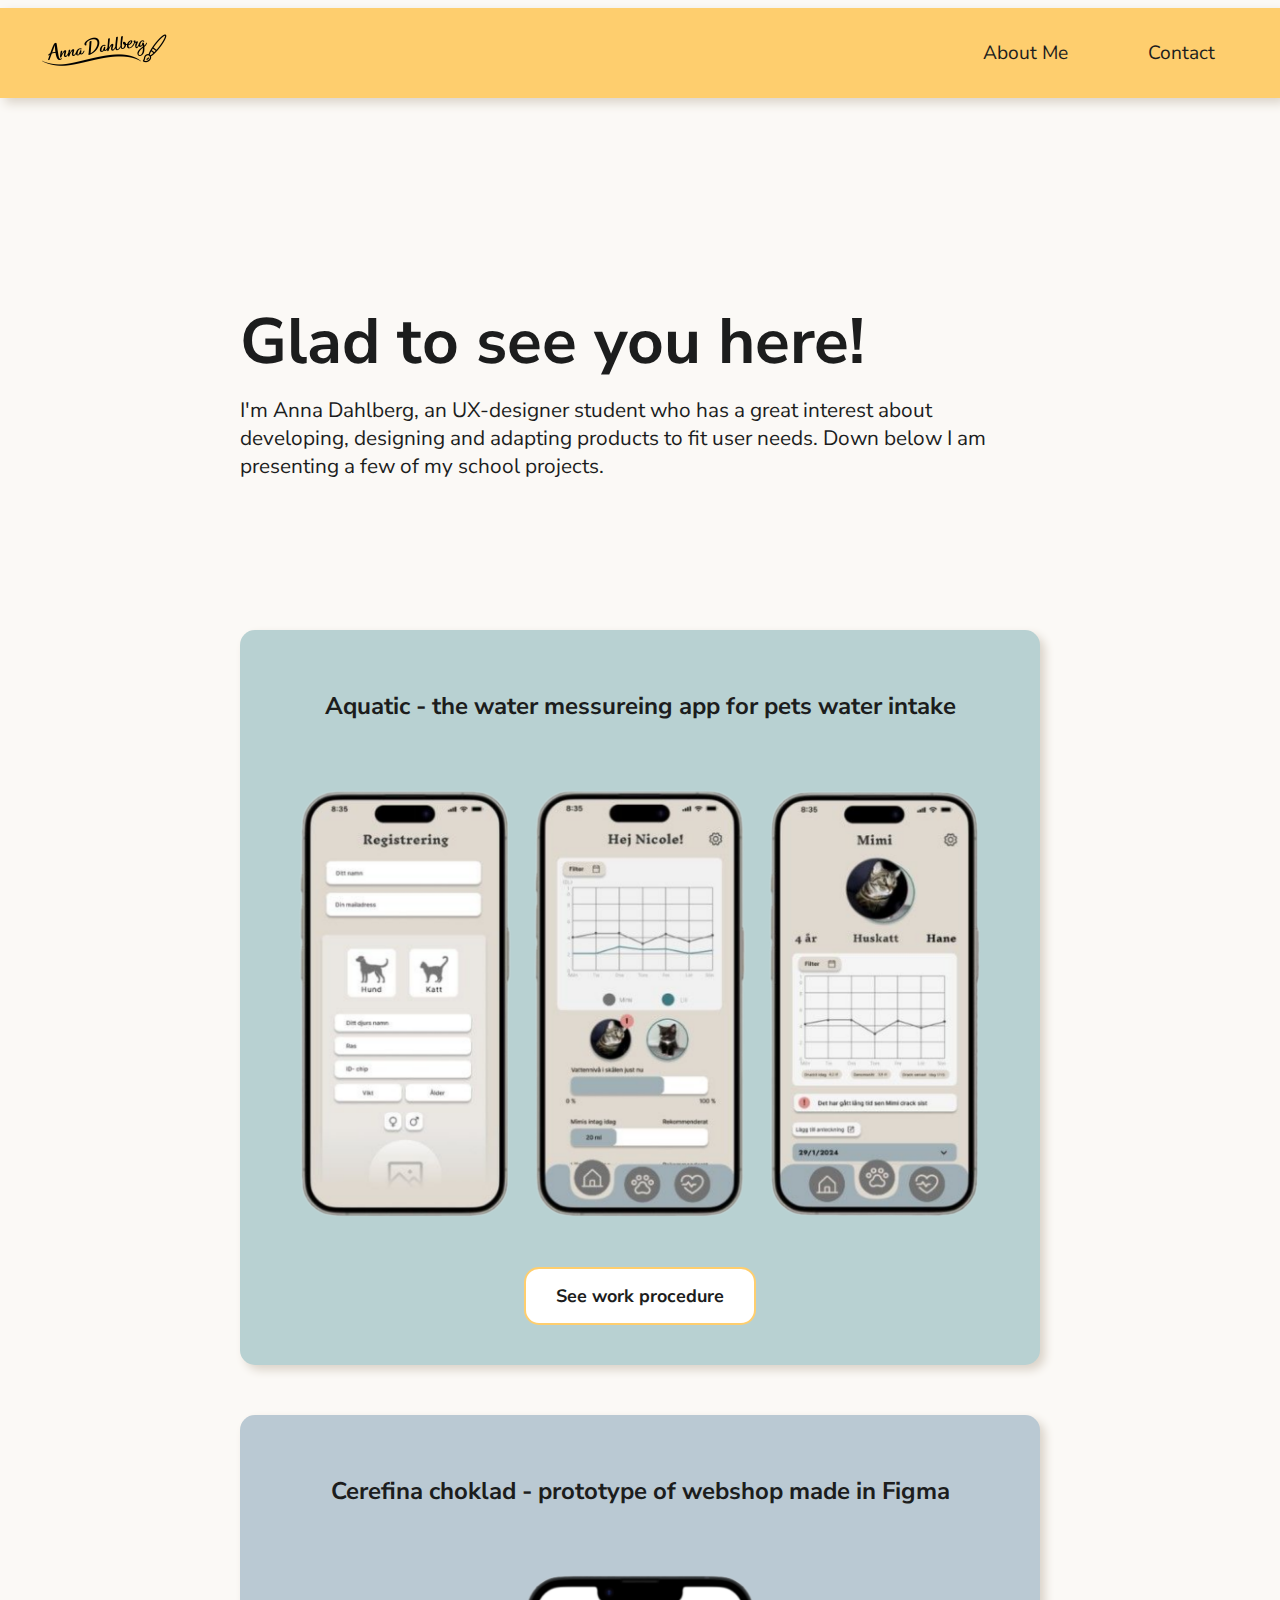
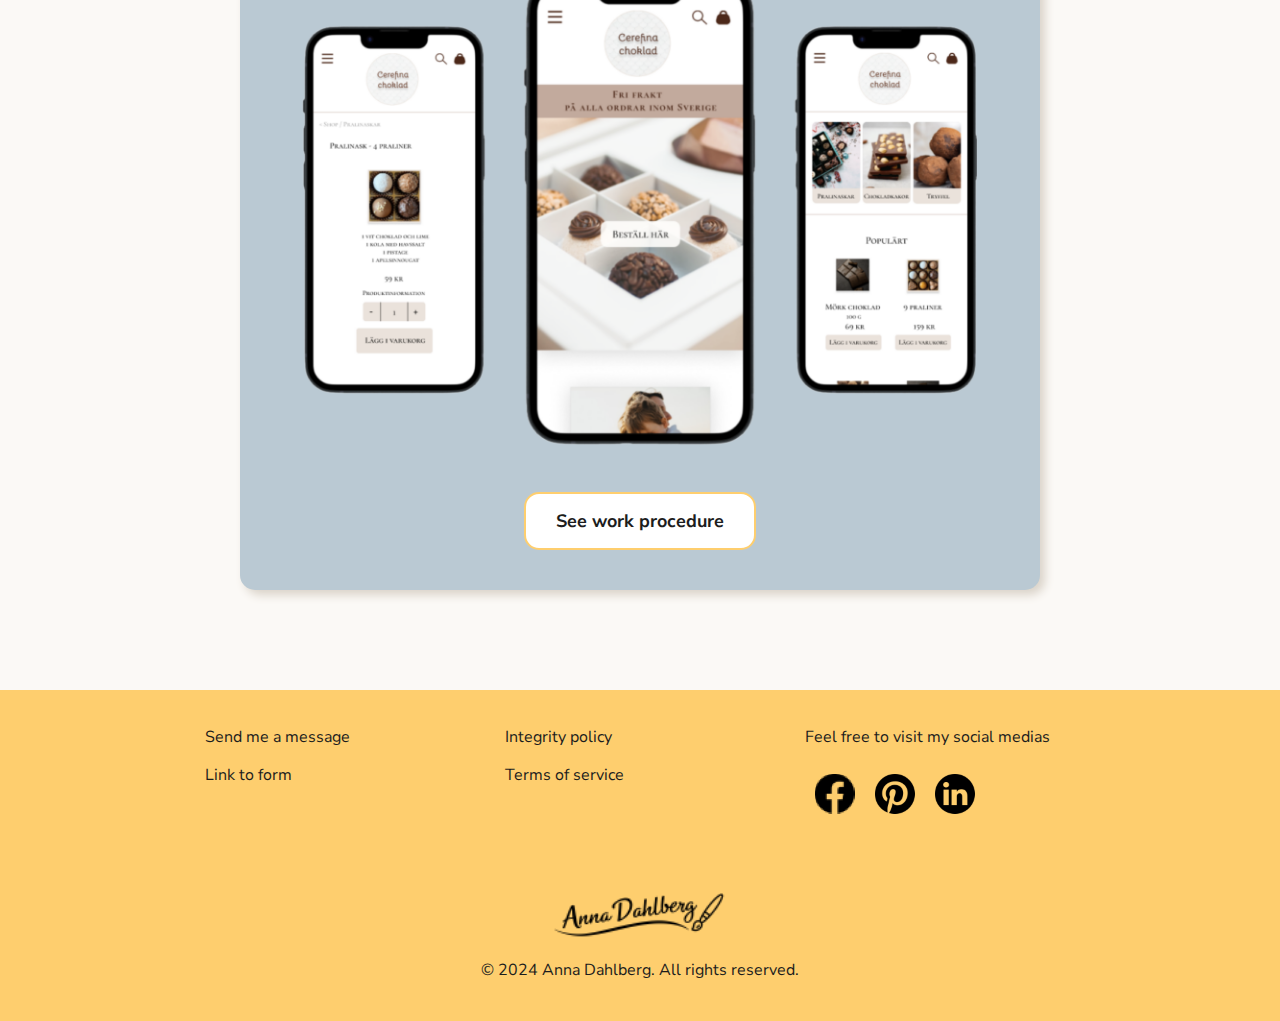
==== index.html @ a461c129 "initial commit" ====
<!DOCTYPE html>
<html lang="en">

<head>
    <meta charset="UTF-8">
    <meta name="viewport" content="width=device-width, initial-scale=1.0">
    <link rel="stylesheet" href="/CSS/style.css">
    <title>Portfolio - Anna Dahlberg</title>
    <link rel="icon" href="img/icon brusch.jpg" type="image/x-icon">

</head>

<body>
    <header>
    
        <nav class="navigering">
            <a href="index.html" class="logo"><img src="img/logotyp.png" alt="Logotype for Anna Dahlberg"></a>
            <!-- Checkbox för att hantera hamburgermenyn -->
            <input type="checkbox" id="menu-toggle" class="menu-toggle">
            <!-- Label som fungerar som hamburgermeny -->
            <label for="menu-toggle" class="hamburger"><img src="img/hamburger.png" alt="A hamburgericon"></label>
            
            <!-- Menyn -->
            <div class="menu">
                <a href="aboutme.html">About Me</a>
                <a href="contact.html">Contact</a>
            </div>
        </nav>

       <!-- 
        <nav class="navigation">
            
            <div class="logo">
                <a href="index.html">
                    <img src="img/logotyp.png" alt="Logotype for Anna Dahlberg" ></a>
            </div>

            <input type="checkbox" id="menu-toggle" class="menu-toggle">
        <label for="menu-toggle" class="menu-icon">
            <span></span>
            <span></span>
            <span></span>
        </label>

            <ul class="navLinks">
                <li><a href="aboutme.html">About me</a></li>
                <li><a href="contact.html">Contact</a></li>
            </ul>
        </nav>
    -->
    </header>

    <div>
        <h1 id="intro">Glad to see you here!</h1>
    </div>
    <div>
        <p id="introtext">I'm Anna Dahlberg, an UX-designer student who has a great interest about developing, designing and adapting products to fit user needs. Down below I am presenting a few of my school projects.</p>
    </div>


    <div class="projectBlock">
        <div class="project1">
            <div>
                <div><h2 class="h2project">Aquatic - the water messureing app for pets water intake</h2>
                    <img src="/img/project1.png" alt="Three screenshots from the Aquatic app showing statistics and information about the pets of the user." class="bilderprojekt"></div>
                <div>
                    <button class="button1" a href="myprojects.html">See work procedure</a>
                    </div>
                </div>
            </div>
    </div>

    <div class="projectBlock">
        <div class="project2">
            <div>
                <div>
                    <h2 class="h2project">Cerefina choklad - prototype of webshop made in Figma</h2>
                    <img src="/img/project2.png" alt="Three screenshots from the webbsite of Cerefina choklad showing different sites from the webshop." class="bilderprojekt"></td>
                <div>
                    
                    <button class="button1" a href="myprojects.html">See work procedure</button></a>
                </div>
            </div>
        </div>
    </div>
    </div>

</body>
<footer class="footer">

    <table class="footertable">
        <tr>
            <td class="cell">
                <p>Send me a message</p>
                <p>Link to form</p>
            </td>
            <td class="cell">
                <p>Integrity policy</p>
                <p>Terms of service</p>
            </td>
            <td class="cell">
                <p>Feel free to visit my social medias</p>
                <div class="socialmediaicons">
                    <a href="https://facebook.com" target="_blank"><img src="img/facebookicon.png" alt="Logotyp Facebook">
                    </a>
                    <a href="https://www.pinterest.com/" target="_blank"><img src="img/pinteresticon.png" alt="Logotyp Pinterest">
                    </a>
                    <a href="https://www.linkedin.com/" target="_blank"><img src="img/linkedinicon.png" alt="Logotyp Linkedin">
                    </a>
                </div>
            </td>
        </tr> 
    </table>
        <a href="/index.html"><img src="img/logotyp.png" alt="Logotyp Anna Dahlberg" id="Logotypefooter"></a>
        <p id="textfooter"> &copy; 2024 Anna Dahlberg. All rights reserved.</p>
       
   
</footer>




</html>
---- CSS/style.css ----
@charset "utf-8";

@import url('https://fonts.googleapis.com/css2?family=Nunito+Sans:ital,opsz,wght@0,6..12,200..1000;1,6..12,200..1000&display=swap');

html {
  font-family: 'Nunito sans', sans-serif;
  color: #1c1d1d;
  height: 100%;
  font-size: 16px;
}

body {
  height: 100%;
  margin-left: auto;
  margin-right: auto;
  margin-bottom: 0;
  background-color: #fbf9f6;

}

table {
  width: 100%;
  margin-bottom: 50px;
  border-collapse: collapse;
}

h1 {
  font-size: 2rem;
  margin-bottom: 30px;
  margin-right: auto;
  margin-left: auto;

}

h2 {
  font-size: x-large;
  margin-bottom: 30px;
}

p {
  font-size: 16px;
  margin-left: auto;
  margin-right: auto;

}




/*Textinnehåll på alla sidor*/
#intro {
  margin-top: 200px;
  margin-left: auto;
  margin-right: auto;
  margin-bottom: 10px;
  display: block;
  font-size: 4rem;
  width: 800px;
  position: left;
}

#introtext {
  margin-top: 10px;
  margin-left: auto;
  margin-right: auto;
  margin-bottom: 150px;
  display: block;
  font-size: 1.3rem;
  width: 800px;
  position: left;

}

.projectBlock {
  display: flex;
  flex-direction: row;
  max-width: 800px;
  margin-left: auto;
  margin-right: auto;
  
}

* {
  box-sizing: border-box;
}


td {
  max-width: 100%;
  text-align: left;
  padding: 20px;
  font-size: 1rem;
  margin-left: auto;
  margin-right: auto;
}

.h2project {
  text-align: center;
  margin-bottom: 50px;
}

.project1 {
  background-color: #b8d1d2;
  border-radius: 15px;
  display: flex;
  flex-direction: column;
  align-items: center;
  padding: 40px;
  margin-bottom: 50px;
  text-align: center;
  box-shadow: 5px 5px 10px rgba(218, 211, 201);
}

.project2 {
  background-color: #bac9d3;
  border-radius: 15px;
  display: flex;
  flex-direction: column;
  padding: 40px;
  align-items: center;
  text-align: center;
  box-shadow: 5px 5px 10px rgba(218, 211, 201);
}

.bilderprojekt {
  display: flex;
  max-width: 100%;
  padding-bottom: 30px;
}

.button1 {
  font-family: 'Nunito sans', sans-serif;
  font-weight: bold;
  font-size: large;
  background-color: white;
  color: #1c1d1d;
  border: 2px solid #fece6e;
  border-radius: 15px;
  white-space: nowrap;
  padding: 15px 30px;
  transition-duration: 0.5s ease-in-out;

}

.button1:hover {
  background-color: #fece6e;
  color: #1c1d1d;
}

footer {
  background-color: #fece6e;
  padding-top: 5px;
  margin-top: 100px;
}

.footertable {
  max-width: 900px;
  border-collapse: collapse;
  margin-left: auto;
  margin-right: auto;
  vertical-align: top;
  margin-bottom: 0%;
  width: 100%;
  table-layout: fixed;
}

.cell {
  padding: 15px;
  vertical-align: top;
  text-align: left;


}


.socialmediaicons {
  display: flex;
  gap: 20px;
  padding: 10px;
  
}

.socialmediaicons a {
  display: inline-block;

}

.socialmediaicons img {
  width: 40px;
  height: 40px;  
}

.socialmediaicons img:hover {
  transform: scale(1.1);
}

#Logotypefooter {
  display: flex;
  width: 190px;
  margin-left: auto;
  margin-right: auto;
  padding-top: 40px;
}

#textfooter{
  text-align: center;
  padding-bottom: 40px;
}

/*Sidan för formulär. */
.form {
  display: flex;
  padding-left: 100px;
  padding-right: 100px;
  border-radius: 15px;
  max-width: 800px;
  width: 100%;
  margin-left: auto;
  margin-right: auto;
}

.textfield {
  display: flex;
  gap: 20px;
  margin-bottom: 20px;
}

.mailfield {
  display: flex;
  gap: 20px;
  margin-bottom: 20px;
}


.field textarea {
  width: 100%;
  margin-left: auto;
  margin-right: auto;
  padding: 12px;
  border: 1px solid black;
  border-radius: 4px;
  font-size: 1rem;
}

textarea {
  resize: vertical;
}

/*Informationssida om mig. */
.block {
  display: block;
  max-width: 800px;
  margin-left: auto;
  margin-right: auto;

}

#imganna {
  margin-top: 10px;
  margin-bottom: 100px;
  margin-left: auto;
  margin-right: auto;
  display: flex;
  border-radius: 15px;
  width: 300px;
}

.timeline {
  position: relative;
  max-width: 1200px;
  margin: 0 auto;
}

.timeline::after {
  content: '';
  position: absolute;
  width: 6px;
  background-color: white;
  top: 0;
  bottom: 0;
  left: 50%;
  margin-left: -3px;
}



.container {
  padding: 10px 40px;
  position: relative;
  background-color: inherit;
  width: 50%;
}

.container::after {
  content: '';
  position: absolute;
  width: 25px;
  height: 25px;
  right: -17px;
  background-color: white;
  border: 4px solid #fece6e;
  top: 15px;
  border-radius: 50%;
  z-index: 1;
}

.left {
  left: 0;
}

.right {
  left: 50%;
}

.left::before {
  content: " ";
  height: 0;
  position: absolute;
  top: 22px;
  width: 0;
  z-index: 1;
  right: 30px;
  border: medium solid white;
  border-width: 10px 0 10px 10px;
  border-color: transparent transparent transparent white;
}

.right::before {
  content: " ";
  height: 0;
  position: absolute;
  top: 22px;
  width: 0;
  z-index: 1;
  left: 30px;
  border: medium solid white;
  border-width: 10px 10px 10px 0;
  border-color: transparent white transparent transparent;
}

.right::after {
  left: -16px;
}

.content {
  padding: 20px 30px;
  background-color: white;
  position: relative;
  border-radius: 6px;
}

















































 
.navigering {
  display: flex;
  justify-content: space-between;
  align-items: center;
  padding: 10px 20px;
  background-color: #fece6e;
  color: #1c1d1d;
  box-shadow: 5px 5px 10px rgba(218, 211, 201);
}

.navigering a {
  color: #1c1d1d;
  text-decoration: none;
  padding: 10px 15px;
  font-size: 1.2rem;
  margin-right: 30px;
}

.navigering a:hover {
    background-color: #ffde9b;
    border-radius: 7px;
  font-weight: 700;
}

/* Logotyp på vänster sida */
.logo {
  font-weight: bold;
  font-size: 20px;
}

/* Menyn på stora skärmar */
.menu {
  display: flex;
  
}

.menu a {
  margin-left: 20px;
}



/* Hamburgermenyn (gömd på stora skärmar) */
.hamburger {
  display: none;
  font-size: 30px;
  cursor: pointer;
}

/* Göm checkboxen (den används bara för att hantera menyn) */
.menu-toggle {
  display: none;
}







@media (max-width: 768px) {

  header {
    align-items: center;
    justify-content: center;
    padding-bottom: 20px;
  }


  h1 {
    font-size: 2rem;
    margin-bottom: 30px;
    margin-right: auto;
    margin-left: auto;
    padding-left: 10px;
    padding-right: 10px;
  }

  #intro {
    margin-top: 40px;
    font-size: 1.7rem;
    display: flex;
  }


  .h2project{
    font-size: 1.1rem;
  }

  #introtext {
    margin-bottom: 70px;
    font-size: 1.1rem;
    position: left;
    padding-left: 10px;
    padding-right: 10px;
    display: flex;
    width: auto;
  }

p{
  margin-left: 10px;
  margin-right: 10px;
}

  .projectBlock {

    margin-left: 10px;
    margin-right: 10px;

  }

  .button1 {
    font-family: 'Nunito sans', sans-serif;
    font-weight: 650;
    font-size: medium;
    background-color: white;
    color: #1c1d1d;
    border: 2px solid #fece6e;
    border-radius: 15px;
    white-space: nowrap;
    padding: 15px 30px;
    transition-duration: 0.5s ease-in-out;
margin-top: 30px;
  }

  .project1 {
   padding: 20px;
  }
  
  .project2 {
    padding: 20px;
  }

 /* Place the timelime to the left */
 .timeline::after {
  left: 31px;
}

/* Full-width containers */
.container {
  width: 100%;
  padding-left: 70px;
  padding-right: 25px;
}

/* Make sure that all arrows are pointing leftwards */
.container::before {
  left: 60px;
  border: medium solid white;
  border-width: 10px 10px 10px 0;
  border-color: transparent white transparent transparent;
}

/* Make sure all circles are at the same spot */
.left::after, .right::after {
  left: 15px;
}

/* Make all right containers behave like the left ones */
.right {
  left: 0%;
}


  /* Menyn (länkar) är gömd som standard */
  .menu {
      display: none;
      flex-direction: column;
      background-color: white;
      position: absolute;
      top: 50px;
      right: 0;
      width: 100%;
      z-index: 1;
      margin-top: 40px;
      box-shadow: 5px 5px 10px rgba(218, 211, 201);
  }

  /* När checkboxen är markerad, visa menyn */
  .menu-toggle:checked + .hamburger + .menu {
      display: flex;
  }

  /* Länkarna i menyn på små skärmar */
  .menu a {
      padding: 15px;
      text-align: center;
      border-bottom: 1px solid #444;
      height: 60px;
  }

  .form {
    padding-left: 20px;
    padding-right: 20px;
  }
 

  /* Hamburgermeny syns på små skärmar */
  .hamburger {
      display: block;
  }
  


  .footertable {
    display: flex;
    flex-direction: column; /* Stapla innehållet vertikalt lägg till kunna hovra och få fram pekande hand*/
    align-items: center;
    
  }

  .cell{
    display: block; /* Varje cell blir en rad */
        width: 100%; /* Full bredd för varje cell */
        padding: 10px;
        text-align: center; 
        cursor: pointer;
        
  }

  .socialmediaicons{
    display: flex;
   justify-content: center;
  }



}
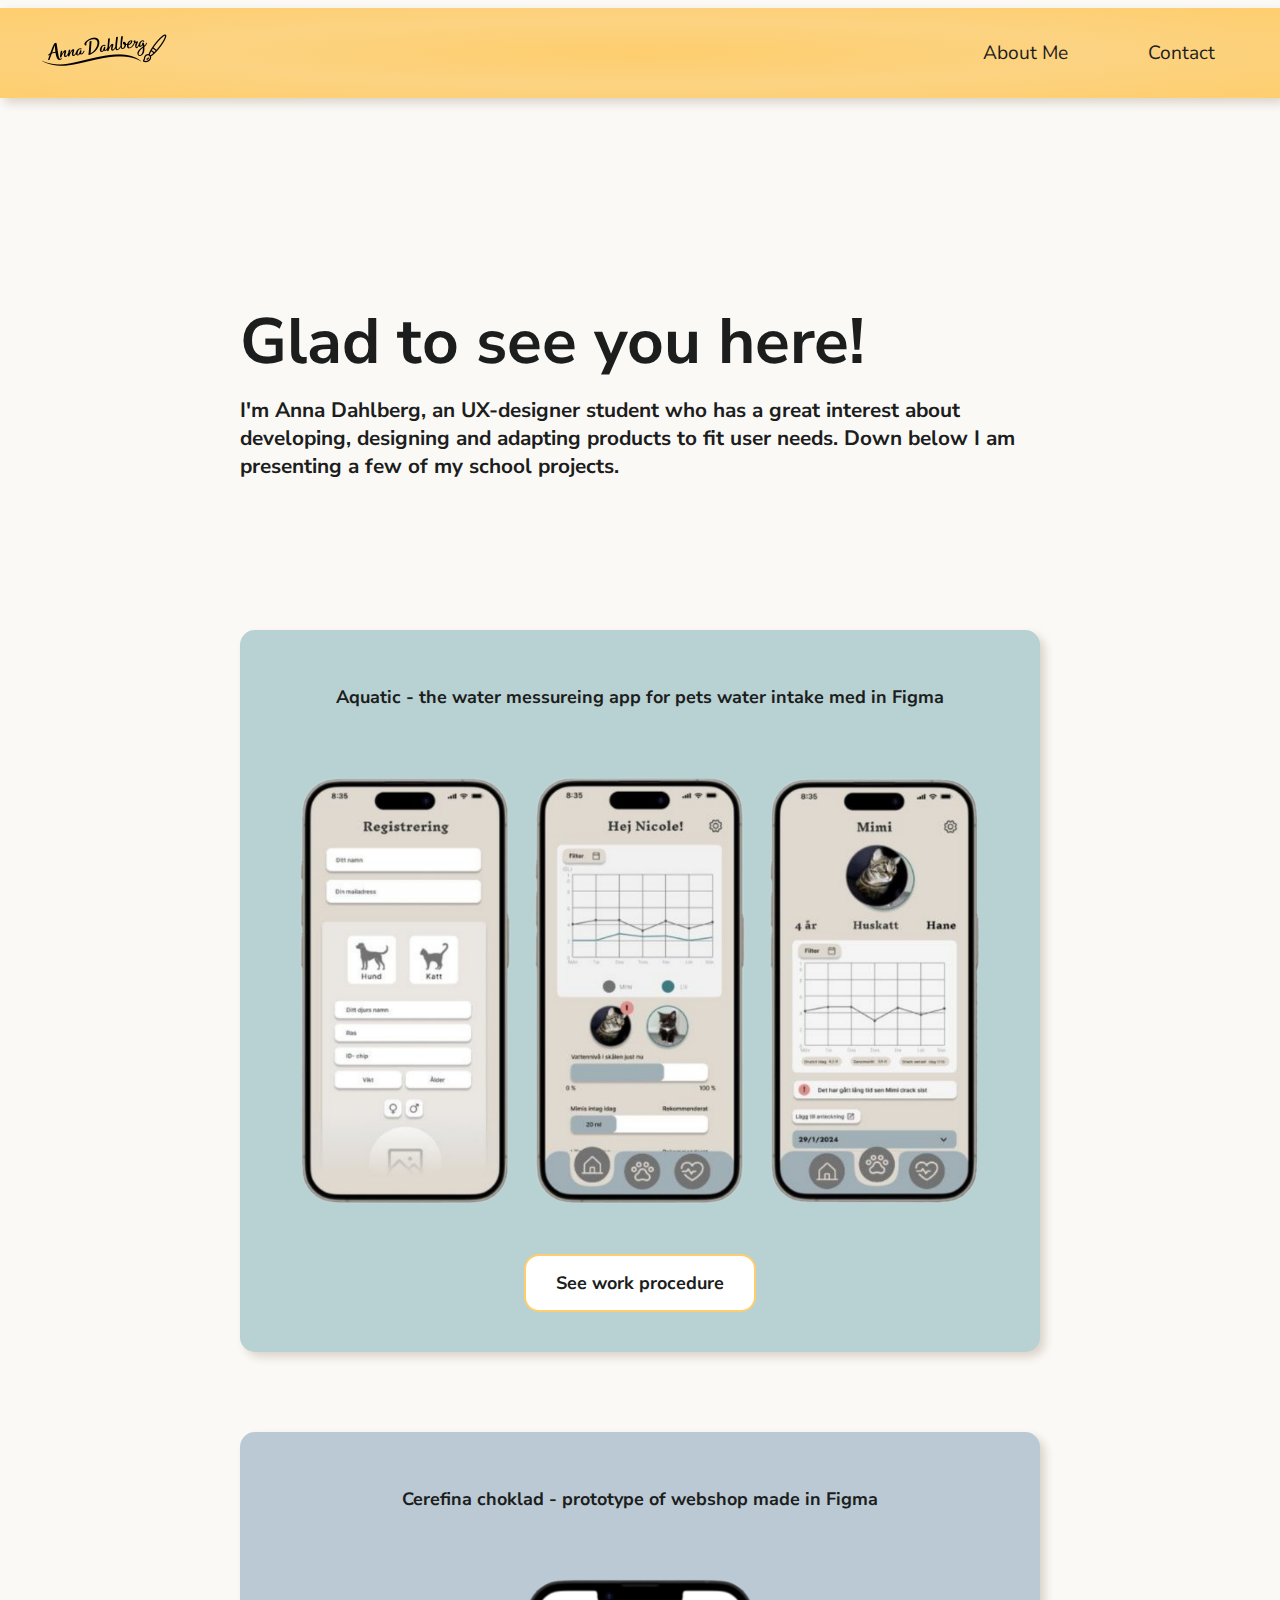
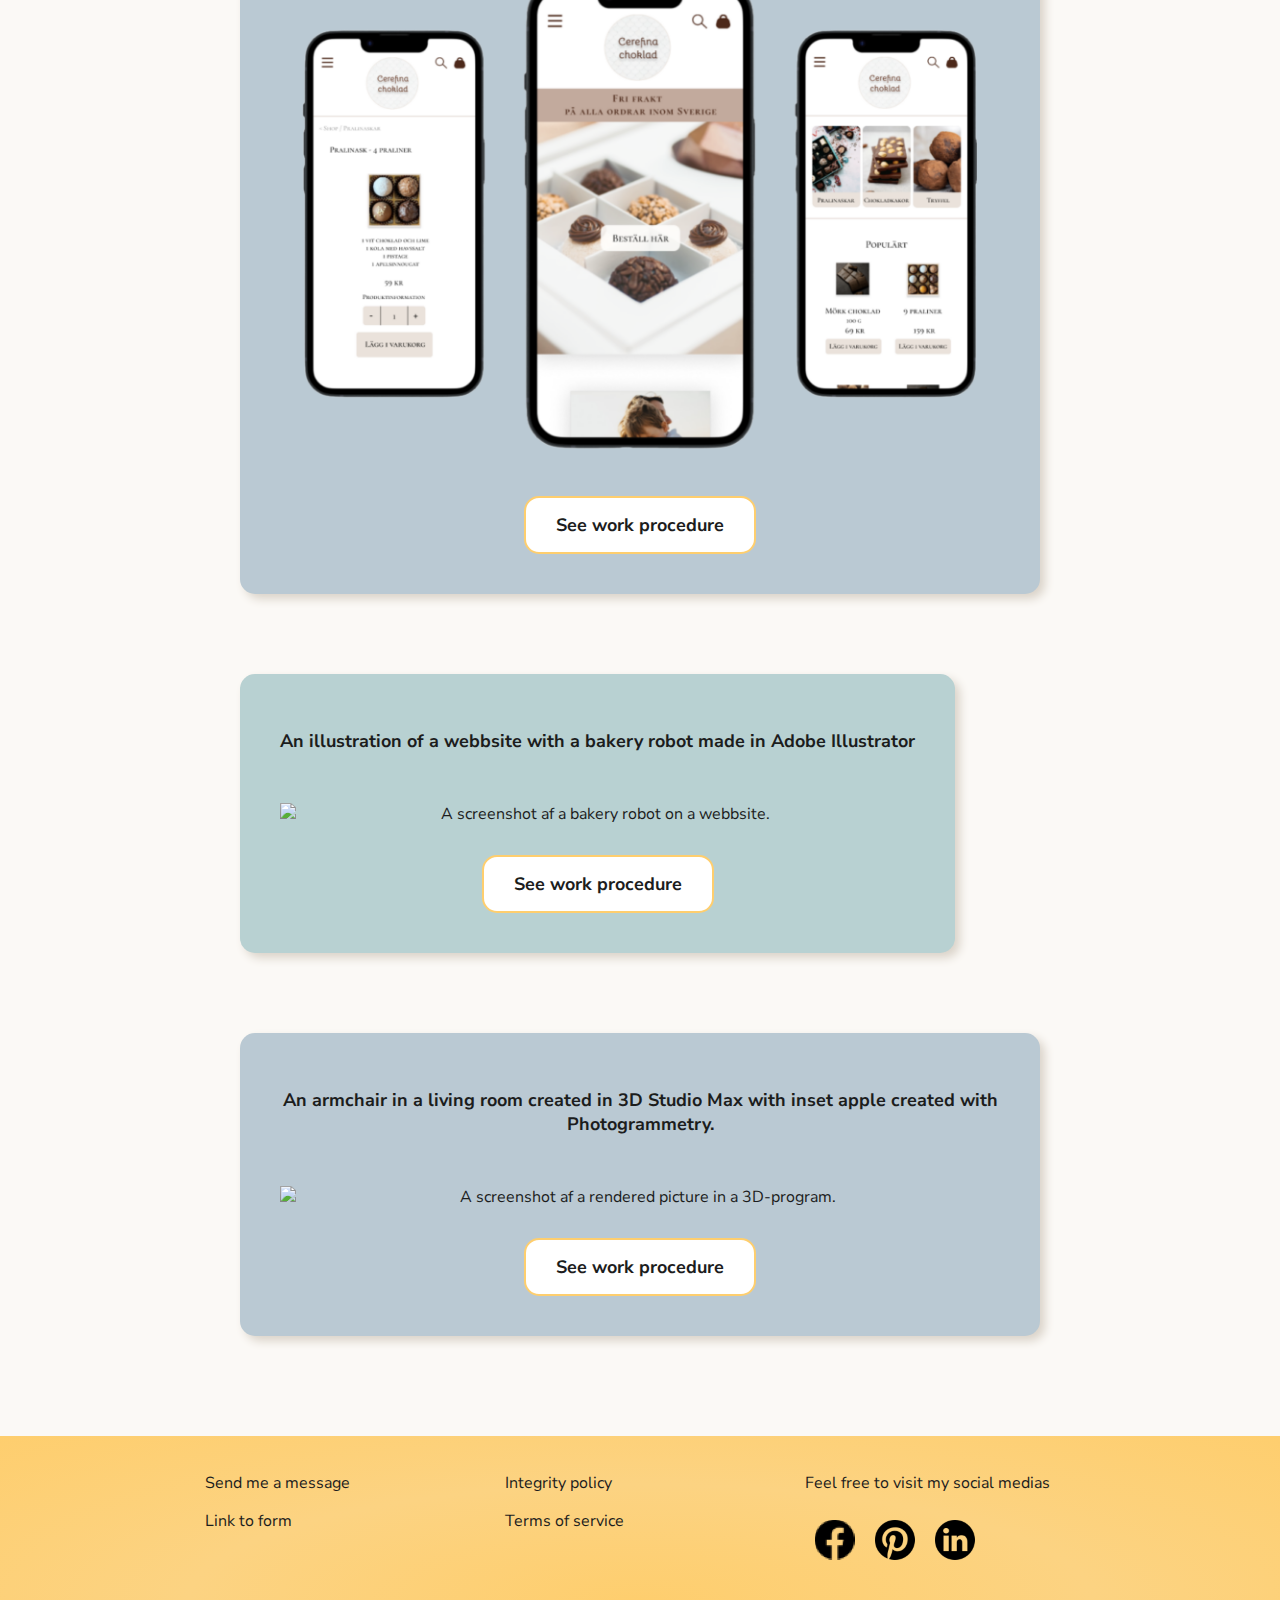
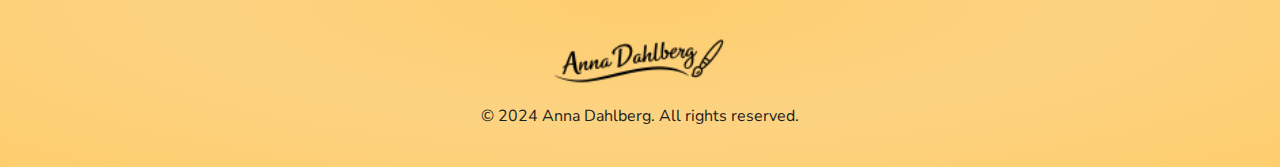
==== commit 7fbe6362: "third commit" ====
--- a/index.html
+++ b/index.html
@@ -6,8 +6,7 @@
     <meta name="viewport" content="width=device-width, initial-scale=1.0">
     <link rel="stylesheet" href="/CSS/style.css">
     <title>Portfolio - Anna Dahlberg</title>
-    <link rel="icon" href="img/icon brusch.jpg" type="image/x-icon">
-
+    <link rel="icon" href="img/icon_brusch.jpg" type="image/x-icon">
 </head>
 
 <body>
@@ -15,59 +14,33 @@
     
         <nav class="navigering">
             <a href="index.html" class="logo"><img src="img/logotyp.png" alt="Logotype for Anna Dahlberg"></a>
-            <!-- Checkbox för att hantera hamburgermenyn -->
             <input type="checkbox" id="menu-toggle" class="menu-toggle">
-            <!-- Label som fungerar som hamburgermeny -->
+            <!-- Label som fungerar som hamburgermeny Detta måste se över!!!!!!!!!!!!!!!! kom ihåg alla sidor!!!!!!!!!!!!!!!!!!!!!!!!!!!!! -->
             <label for="menu-toggle" class="hamburger"><img src="img/hamburger.png" alt="A hamburgericon"></label>
-            
-            <!-- Menyn -->
             <div class="menu">
                 <a href="aboutme.html">About Me</a>
                 <a href="contact.html">Contact</a>
             </div>
         </nav>
-
-       <!-- 
-        <nav class="navigation">
-            
-            <div class="logo">
-                <a href="index.html">
-                    <img src="img/logotyp.png" alt="Logotype for Anna Dahlberg" ></a>
-            </div>
-
-            <input type="checkbox" id="menu-toggle" class="menu-toggle">
-        <label for="menu-toggle" class="menu-icon">
-            <span></span>
-            <span></span>
-            <span></span>
-        </label>
-
-            <ul class="navLinks">
-                <li><a href="aboutme.html">About me</a></li>
-                <li><a href="contact.html">Contact</a></li>
-            </ul>
-        </nav>
-    -->
     </header>
 
     <div>
         <h1 id="intro">Glad to see you here!</h1>
     </div>
     <div>
-        <p id="introtext">I'm Anna Dahlberg, an UX-designer student who has a great interest about developing, designing and adapting products to fit user needs. Down below I am presenting a few of my school projects.</p>
+        <h2 id="introtext">I'm Anna Dahlberg, an UX-designer student who has a great interest about developing, designing and adapting products to fit user needs. Down below I am presenting a few of my school projects.</h2>
     </div>
-
-
     <div class="projectBlock">
         <div class="project1">
             <div>
-                <div><h2 class="h2project">Aquatic - the water messureing app for pets water intake</h2>
-                    <img src="/img/project1.png" alt="Three screenshots from the Aquatic app showing statistics and information about the pets of the user." class="bilderprojekt"></div>
+                <div><h2 class="h2project">Aquatic - the water messureing app for pets water intake med in Figma</h2>
+                    <img src="/img/project1.png" alt="Three screenshots from the Aquatic app showing statistics and information about the pets of the user." class="bilderprojekt">
+                </div>
                 <div>
-                    <button class="button1" a href="myprojects.html">See work procedure</a>
-                    </div>
+                    <button class="button1">See work procedure</button>
                 </div>
             </div>
+        </div>
     </div>
 
     <div class="projectBlock">
@@ -75,18 +48,47 @@
             <div>
                 <div>
                     <h2 class="h2project">Cerefina choklad - prototype of webshop made in Figma</h2>
-                    <img src="/img/project2.png" alt="Three screenshots from the webbsite of Cerefina choklad showing different sites from the webshop." class="bilderprojekt"></td>
+                    <img src="/img/project2.png" alt="Three screenshots from the webbsite of Cerefina choklad showing different sites from the webshop." class="bilderprojekt">
                 <div>
                     
-                    <button class="button1" a href="myprojects.html">See work procedure</button></a>
+                    <button class="button1">See work procedure</button>
                 </div>
             </div>
         </div>
     </div>
     </div>
 
-</body>
-<footer class="footer">
+    <div class="projectBlock">
+        <div class="project3">
+            <div>
+                <div>
+                    <h2 class="h2project">An illustration of a webbsite with a bakery robot made in Adobe Illustrator</h2>
+                    <img src="/img/project3.png" alt="A screenshot af a bakery robot on a webbsite." class="bilderprojekt">
+                <div>
+                    
+                    <button class="button1">See work procedure</button>
+                </div>
+            </div>
+        </div>
+    </div>
+    </div>
+
+    <div class="projectBlock">
+        <div class="project4">
+            <div>
+                <div>
+                    <h2 class="h2project">An armchair in a living room created in 3D Studio Max with inset apple created with Photogrammetry. </h2>
+                    <img src="/img/3DStudioMax.png" alt="A screenshot af a rendered picture in a 3D-program." class="bilderprojekt">
+                <div>
+                    
+                    <button class="button1">See work procedure</button>
+                </div>
+            </div>
+        </div>
+    </div>
+    </div>
+
+<footer>
 
     <table class="footertable">
         <tr>
@@ -117,7 +119,7 @@
    
 </footer>
 
-
+</body>
 
 
 </html>--- a/CSS/style.css
+++ b/CSS/style.css
@@ -33,7 +33,7 @@
 }
 
 h2 {
-  font-size: x-large;
+  font-size: large;
   margin-bottom: 30px;
 }
 
@@ -44,7 +44,63 @@
 
 }
 
-
+input:focus {
+  background-color: #fffdf6;
+}
+
+.navigering {
+  display: flex;
+  justify-content: space-between;
+  align-items: center;
+  padding: 10px 20px;
+  background-image: radial-gradient(#fece6e, #fcd382, #fece6e);
+  color: #1c1d1d;
+  box-shadow: 5px 5px 10px rgba(218, 211, 201);
+}
+
+.navigering a {
+  color: #1c1d1d;
+  text-decoration: none;
+  padding: 10px 15px;
+  font-size: 1.2rem;
+  margin-right: 30px;
+}
+
+.navigering a:hover {
+  background-color: #ffde9b;
+  border-radius: 7px;
+  font-weight: 700;
+}
+
+/* Logotyp på vänster sida */
+.logo {
+  font-weight: bold;
+  font-size: 20px;
+}
+
+/* Menyn på stora skärmar */
+.menu {
+  display: flex;
+
+}
+
+.menu a {
+  margin-left: 20px;
+}
+
+
+
+/* Hamburgermenyn (gömd på stora skärmar) */
+.hamburger {
+  display: none;
+  font-size: 30px;
+  cursor: pointer;
+}
+
+/* Göm checkboxen (den används bara för att hantera menyn) */
+.menu-toggle {
+  display: none;
+}
 
 
 /*Textinnehåll på alla sidor*/
@@ -56,7 +112,6 @@
   display: block;
   font-size: 4rem;
   width: 800px;
-  position: left;
 }
 
 #introtext {
@@ -67,8 +122,6 @@
   display: block;
   font-size: 1.3rem;
   width: 800px;
-  position: left;
-
 }
 
 .projectBlock {
@@ -77,7 +130,7 @@
   max-width: 800px;
   margin-left: auto;
   margin-right: auto;
-  
+ margin-bottom: 80px;
 }
 
 * {
@@ -106,12 +159,33 @@
   flex-direction: column;
   align-items: center;
   padding: 40px;
-  margin-bottom: 50px;
   text-align: center;
   box-shadow: 5px 5px 10px rgba(218, 211, 201);
 }
 
 .project2 {
+  background-color: #bac9d3;
+  border-radius: 15px;
+  display: flex;
+  flex-direction: column;
+  padding: 40px;
+  align-items: center;
+  text-align: center;
+  box-shadow: 5px 5px 10px rgba(218, 211, 201);
+}
+
+.project3 {
+  background-color: #b8d1d2;
+  border-radius: 15px;
+  display: flex;
+  flex-direction: column;
+  padding: 40px;
+  align-items: center;
+  text-align: center;
+  box-shadow: 5px 5px 10px rgba(218, 211, 201);
+}
+
+.project4 {
   background-color: #bac9d3;
   border-radius: 15px;
   display: flex;
@@ -138,8 +212,8 @@
   border-radius: 15px;
   white-space: nowrap;
   padding: 15px 30px;
-  transition-duration: 0.5s ease-in-out;
-
+  transition-duration: 0.5s;
+  cursor: pointer;
 }
 
 .button1:hover {
@@ -148,7 +222,7 @@
 }
 
 footer {
-  background-color: #fece6e;
+  background-image: radial-gradient(#fece6e, #fcd382, #fece6e);
   padding-top: 5px;
   margin-top: 100px;
 }
@@ -168,16 +242,19 @@
   padding: 15px;
   vertical-align: top;
   text-align: left;
-
-
-}
-
+  cursor: pointer;
+
+}
+.cell p:hover{
+  cursor: pointer;
+font-weight: bold;
+}
 
 .socialmediaicons {
   display: flex;
   gap: 20px;
   padding: 10px;
-  
+
 }
 
 .socialmediaicons a {
@@ -187,7 +264,7 @@
 
 .socialmediaicons img {
   width: 40px;
-  height: 40px;  
+  height: 40px;
 }
 
 .socialmediaicons img:hover {
@@ -202,7 +279,7 @@
   padding-top: 40px;
 }
 
-#textfooter{
+#textfooter {
   text-align: center;
   padding-bottom: 40px;
 }
@@ -236,6 +313,7 @@
   width: 100%;
   margin-left: auto;
   margin-right: auto;
+  margin-bottom: 30px;
   padding: 12px;
   border: 1px solid black;
   border-radius: 4px;
@@ -255,6 +333,23 @@
 
 }
 
+#animation {
+  width: 100%;
+  height: 10px;
+  background-color: white;
+  animation-name: line;
+  animation-duration: 10s;
+  animation-iteration-count: 5;
+}
+
+@keyframes line {
+  0%   {background-color: white;}
+  20%  {background-color: #fece6e;}
+  40%  {background-color: #b8d1d2;}
+  70%  {background-color: #fece6e;}
+  90%  {background-color: white;}
+}
+
 #imganna {
   margin-top: 10px;
   margin-bottom: 100px;
@@ -269,6 +364,7 @@
   position: relative;
   max-width: 1200px;
   margin: 0 auto;
+  margin-top: 40px;
 }
 
 .timeline::after {
@@ -352,112 +448,6 @@
 
 
 
-
-
-
-
-
-
-
-
-
-
-
-
-
-
-
-
-
-
-
-
-
-
-
-
-
-
-
-
-
-
-
-
-
-
-
-
-
-
-
-
-
-
-
-
-
- 
-.navigering {
-  display: flex;
-  justify-content: space-between;
-  align-items: center;
-  padding: 10px 20px;
-  background-color: #fece6e;
-  color: #1c1d1d;
-  box-shadow: 5px 5px 10px rgba(218, 211, 201);
-}
-
-.navigering a {
-  color: #1c1d1d;
-  text-decoration: none;
-  padding: 10px 15px;
-  font-size: 1.2rem;
-  margin-right: 30px;
-}
-
-.navigering a:hover {
-    background-color: #ffde9b;
-    border-radius: 7px;
-  font-weight: 700;
-}
-
-/* Logotyp på vänster sida */
-.logo {
-  font-weight: bold;
-  font-size: 20px;
-}
-
-/* Menyn på stora skärmar */
-.menu {
-  display: flex;
-  
-}
-
-.menu a {
-  margin-left: 20px;
-}
-
-
-
-/* Hamburgermenyn (gömd på stora skärmar) */
-.hamburger {
-  display: none;
-  font-size: 30px;
-  cursor: pointer;
-}
-
-/* Göm checkboxen (den används bara för att hantera menyn) */
-.menu-toggle {
-  display: none;
-}
-
-
-
-
-
-
-
 @media (max-width: 768px) {
 
   header {
@@ -483,24 +473,23 @@
   }
 
 
-  .h2project{
+  .h2project {
     font-size: 1.1rem;
   }
 
   #introtext {
     margin-bottom: 70px;
     font-size: 1.1rem;
-    position: left;
     padding-left: 10px;
     padding-right: 10px;
     display: flex;
     width: auto;
   }
 
-p{
-  margin-left: 10px;
-  margin-right: 10px;
-}
+  p {
+    margin-left: 10px;
+    margin-right: 10px;
+  }
 
   .projectBlock {
 
@@ -519,108 +508,112 @@
     border-radius: 15px;
     white-space: nowrap;
     padding: 15px 30px;
-    transition-duration: 0.5s ease-in-out;
-margin-top: 30px;
+    transition-duration: 0.5s;
+    margin-top: 30px;
   }
 
   .project1 {
-   padding: 20px;
-  }
-  
+    padding: 20px;
+  }
+
   .project2 {
     padding: 20px;
   }
 
- /* Place the timelime to the left */
- .timeline::after {
-  left: 31px;
-}
-
-/* Full-width containers */
-.container {
-  width: 100%;
-  padding-left: 70px;
-  padding-right: 25px;
-}
-
-/* Make sure that all arrows are pointing leftwards */
-.container::before {
-  left: 60px;
-  border: medium solid white;
-  border-width: 10px 10px 10px 0;
-  border-color: transparent white transparent transparent;
-}
-
-/* Make sure all circles are at the same spot */
-.left::after, .right::after {
-  left: 15px;
-}
-
-/* Make all right containers behave like the left ones */
-.right {
-  left: 0%;
-}
+  /* Place the timelime to the left */
+  .timeline::after {
+    left: 31px;
+  }
+
+  /* Full-width containers */
+  .container {
+    width: 100%;
+    padding-left: 70px;
+    padding-right: 25px;
+  }
+
+  /* Make sure that all arrows are pointing leftwards */
+  .container::before {
+    left: 60px;
+    border: medium solid white;
+    border-width: 10px 10px 10px 0;
+    border-color: transparent white transparent transparent;
+  }
+
+  /* Make sure all circles are at the same spot */
+  .left::after,
+  .right::after {
+    left: 15px;
+  }
+
+  /* Make all right containers behave like the left ones */
+  .right {
+    left: 0%;
+  }
 
 
   /* Menyn (länkar) är gömd som standard */
   .menu {
-      display: none;
-      flex-direction: column;
-      background-color: white;
-      position: absolute;
-      top: 50px;
-      right: 0;
-      width: 100%;
-      z-index: 1;
-      margin-top: 40px;
-      box-shadow: 5px 5px 10px rgba(218, 211, 201);
+    display: none;
+    flex-direction: column;
+    background-color: white;
+    position: absolute;
+    top: 50px;
+    right: 0;
+    width: 100%;
+    z-index: 1;
+    margin-top: 40px;
+    box-shadow: 5px 5px 10px rgba(218, 211, 201);
   }
 
   /* När checkboxen är markerad, visa menyn */
-  .menu-toggle:checked + .hamburger + .menu {
-      display: flex;
+  .menu-toggle:checked+.hamburger+.menu {
+    display: flex;
   }
 
   /* Länkarna i menyn på små skärmar */
   .menu a {
-      padding: 15px;
-      text-align: center;
-      border-bottom: 1px solid #444;
-      height: 60px;
+    padding: 15px;
+    text-align: center;
+    border-bottom: 1px solid #444;
+    height: 60px;
   }
 
   .form {
     padding-left: 20px;
     padding-right: 20px;
   }
- 
+
 
   /* Hamburgermeny syns på små skärmar */
   .hamburger {
-      display: block;
-  }
-  
+    display: block;
+  }
+
 
 
   .footertable {
     display: flex;
-    flex-direction: column; /* Stapla innehållet vertikalt lägg till kunna hovra och få fram pekande hand*/
+    flex-direction: column;
+    /* Stapla innehållet vertikalt lägg till kunna hovra och få fram pekande hand*/
     align-items: center;
+
+  }
+
+  .cell {
+    display: block;
+    /* Varje cell blir en rad */
+    width: 100%;
+    /* Full bredd för varje cell */
+    padding: 10px;
+    text-align: center;
     
-  }
-
-  .cell{
-    display: block; /* Varje cell blir en rad */
-        width: 100%; /* Full bredd för varje cell */
-        padding: 10px;
-        text-align: center; 
-        cursor: pointer;
-        
-  }
-
-  .socialmediaicons{
+
+  }
+
+  .socialmediaicons {
     display: flex;
-   justify-content: center;
+    justify-content: center;
   }
 
 
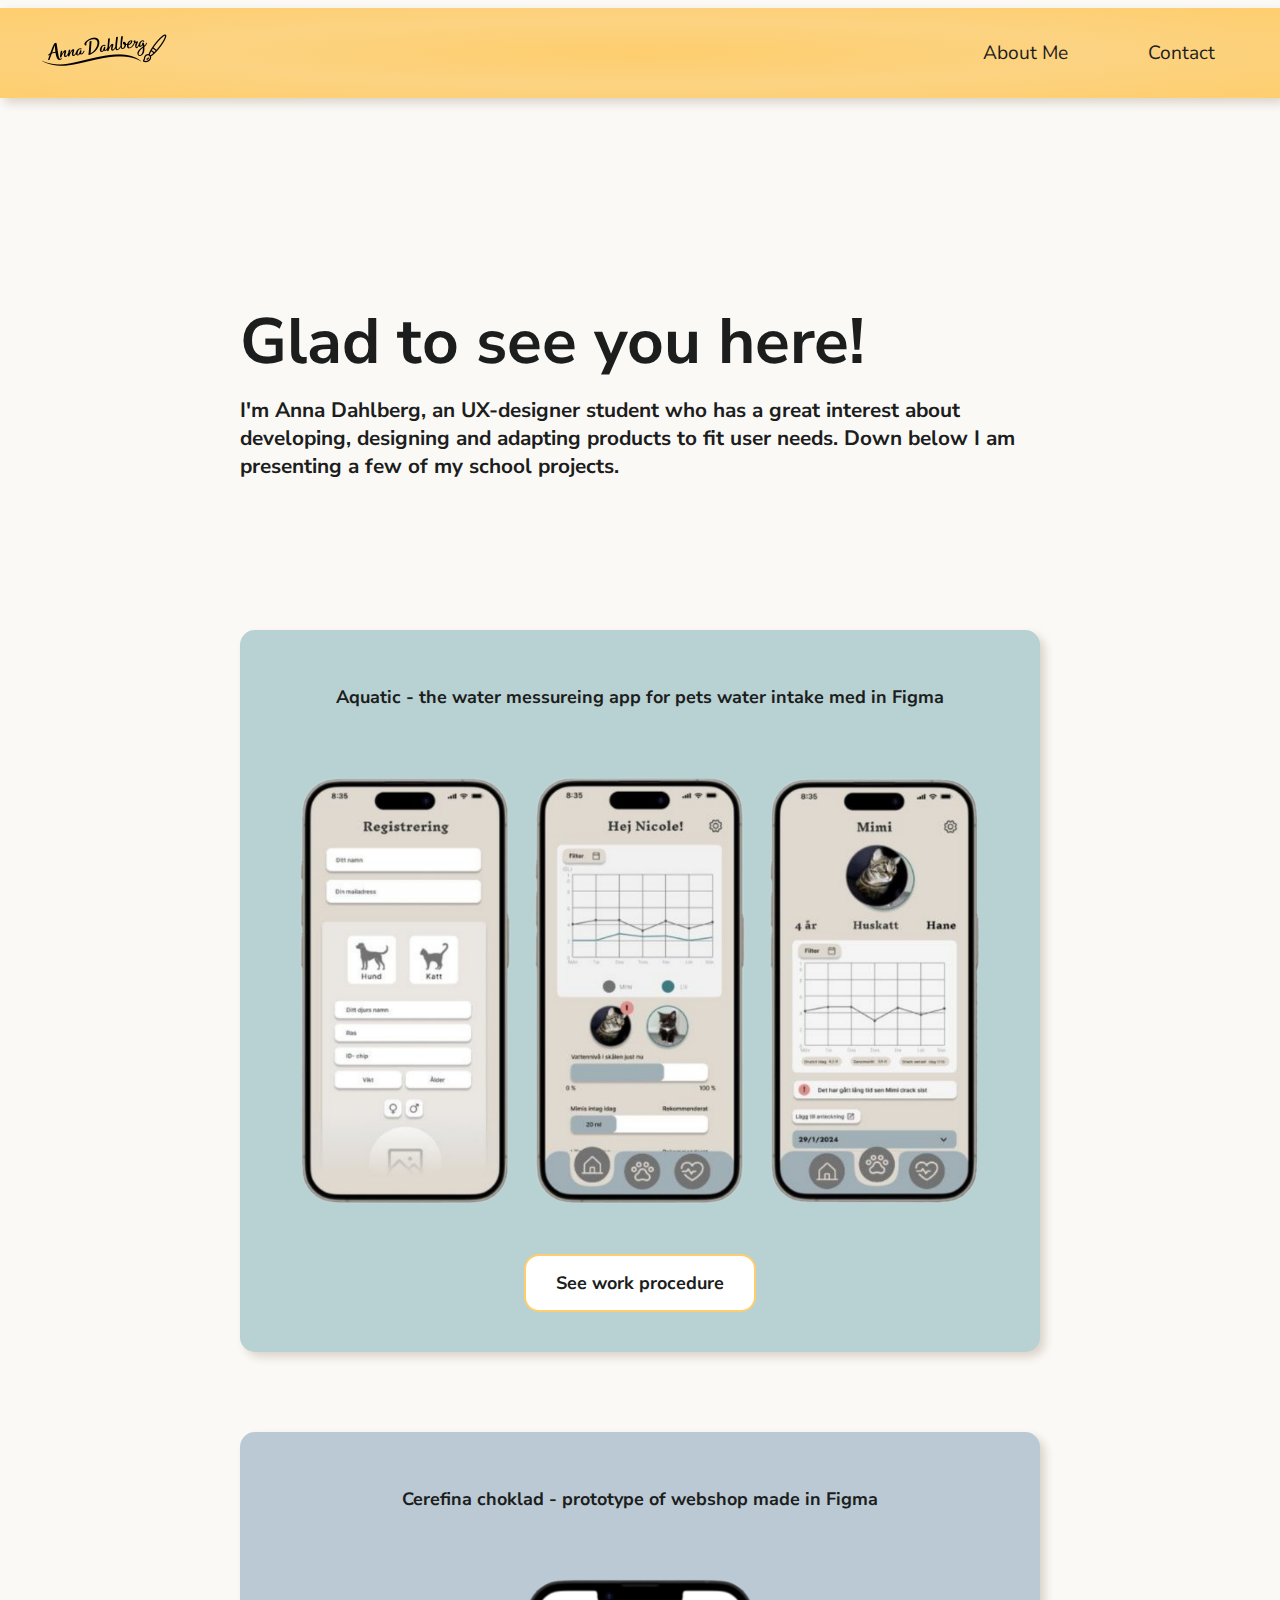
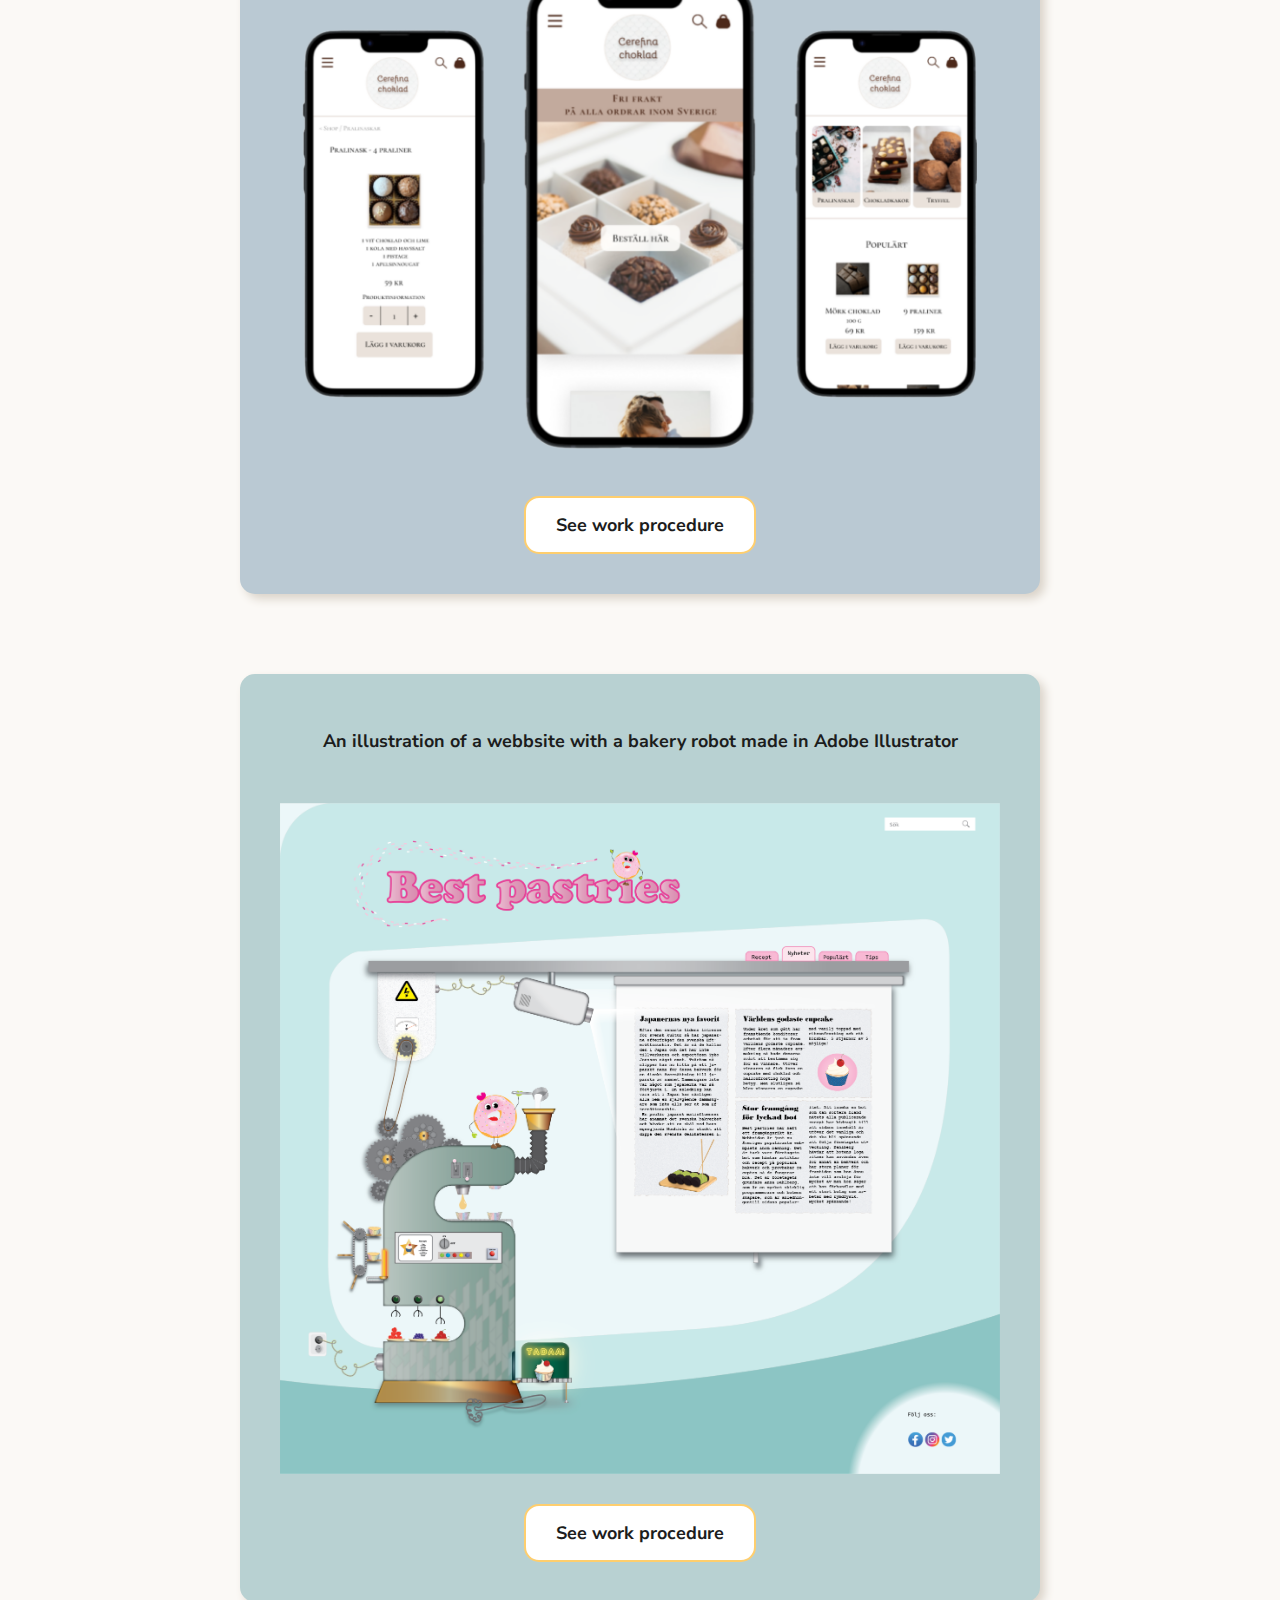
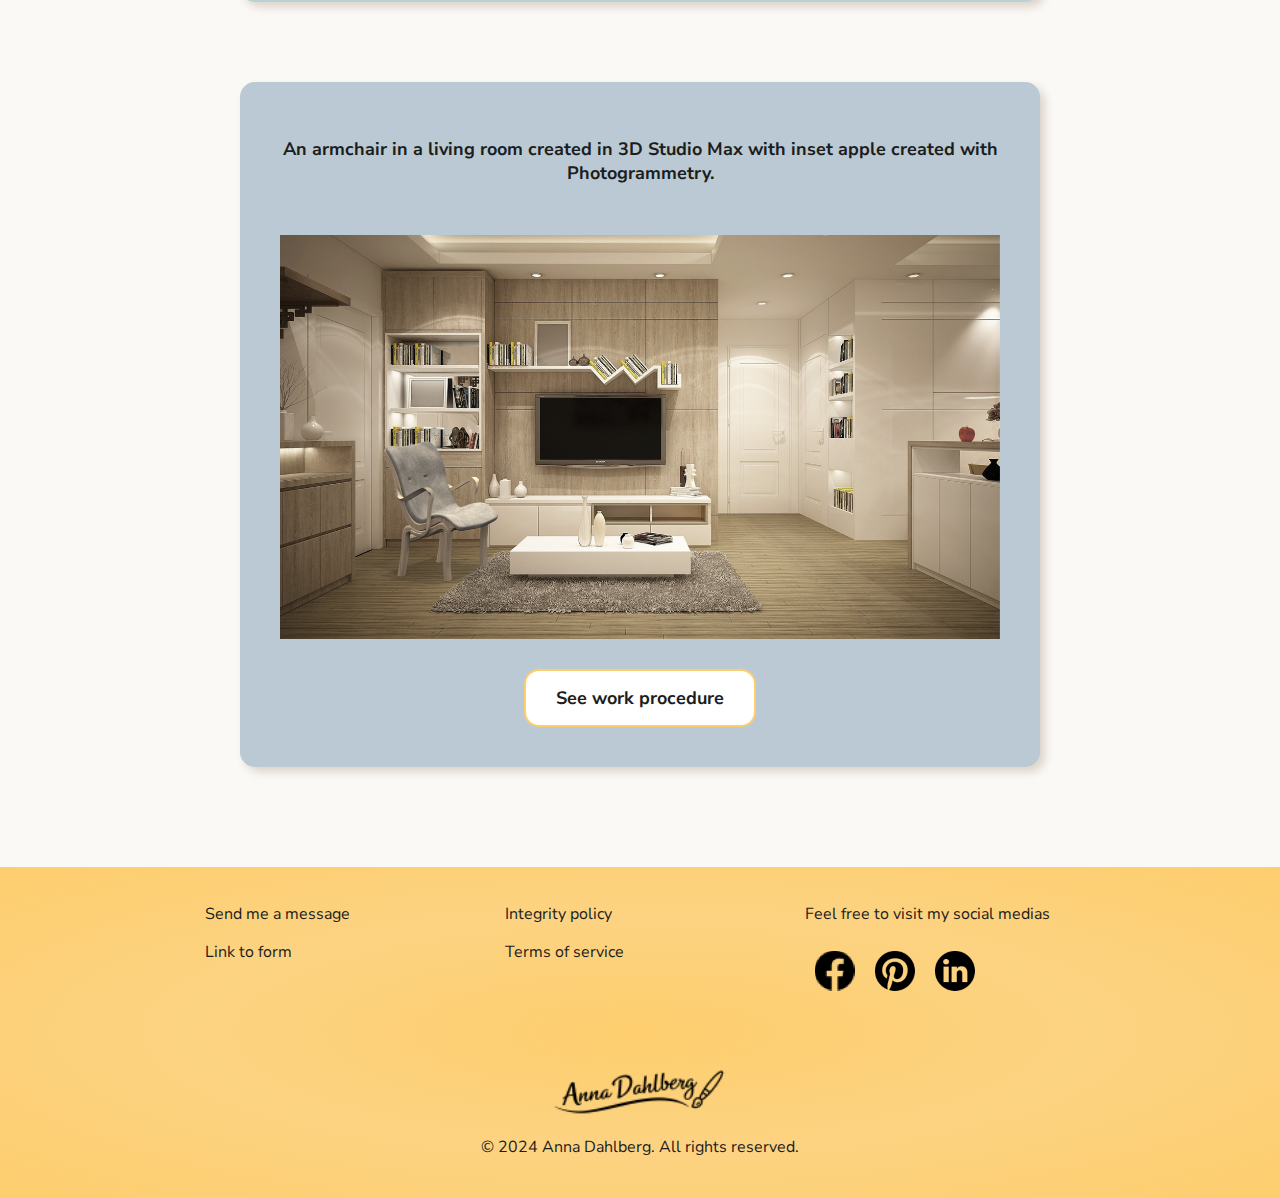
==== commit 5b839bd2: "commit 4" ====
--- a/index.html
+++ b/index.html
@@ -15,7 +15,6 @@
         <nav class="navigering">
             <a href="index.html" class="logo"><img src="img/logotyp.png" alt="Logotype for Anna Dahlberg"></a>
             <input type="checkbox" id="menu-toggle" class="menu-toggle">
-            <!-- Label som fungerar som hamburgermeny Detta måste se över!!!!!!!!!!!!!!!! kom ihåg alla sidor!!!!!!!!!!!!!!!!!!!!!!!!!!!!! -->
             <label for="menu-toggle" class="hamburger"><img src="img/hamburger.png" alt="A hamburgericon"></label>
             <div class="menu">
                 <a href="aboutme.html">About Me</a>
--- a/CSS/style.css
+++ b/CSS/style.css
@@ -72,13 +72,11 @@
   font-weight: 700;
 }
 
-/* Logotyp på vänster sida */
 .logo {
   font-weight: bold;
   font-size: 20px;
 }
 
-/* Menyn på stora skärmar */
 .menu {
   display: flex;
 
@@ -88,16 +86,12 @@
   margin-left: 20px;
 }
 
-
-
-/* Hamburgermenyn (gömd på stora skärmar) */
 .hamburger {
   display: none;
   font-size: 30px;
   cursor: pointer;
 }
 
-/* Göm checkboxen (den används bara för att hantera menyn) */
 .menu-toggle {
   display: none;
 }
@@ -130,7 +124,7 @@
   max-width: 800px;
   margin-left: auto;
   margin-right: auto;
- margin-bottom: 80px;
+  margin-bottom: 80px;
 }
 
 * {
@@ -245,9 +239,10 @@
   cursor: pointer;
 
 }
-.cell p:hover{
+
+.cell p:hover {
   cursor: pointer;
-font-weight: bold;
+  font-weight: bold;
 }
 
 .socialmediaicons {
@@ -343,11 +338,25 @@
 }
 
 @keyframes line {
-  0%   {background-color: white;}
-  20%  {background-color: #fece6e;}
-  40%  {background-color: #b8d1d2;}
-  70%  {background-color: #fece6e;}
-  90%  {background-color: white;}
+  0% {
+    background-color: white;
+  }
+
+  20% {
+    background-color: #fece6e;
+  }
+
+  40% {
+    background-color: #b8d1d2;
+  }
+
+  70% {
+    background-color: #fece6e;
+  }
+
+  90% {
+    background-color: white;
+  }
 }
 
 #imganna {
@@ -377,8 +386,6 @@
   left: 50%;
   margin-left: -3px;
 }
-
-
 
 .container {
   padding: 10px 40px;
@@ -520,19 +527,16 @@
     padding: 20px;
   }
 
-  /* Place the timelime to the left */
   .timeline::after {
     left: 31px;
   }
 
-  /* Full-width containers */
   .container {
     width: 100%;
     padding-left: 70px;
     padding-right: 25px;
   }
 
-  /* Make sure that all arrows are pointing leftwards */
   .container::before {
     left: 60px;
     border: medium solid white;
@@ -540,19 +544,15 @@
     border-color: transparent white transparent transparent;
   }
 
-  /* Make sure all circles are at the same spot */
   .left::after,
   .right::after {
     left: 15px;
   }
 
-  /* Make all right containers behave like the left ones */
   .right {
     left: 0%;
   }
 
-
-  /* Menyn (länkar) är gömd som standard */
   .menu {
     display: none;
     flex-direction: column;
@@ -566,12 +566,10 @@
     box-shadow: 5px 5px 10px rgba(218, 211, 201);
   }
 
-  /* När checkboxen är markerad, visa menyn */
   .menu-toggle:checked+.hamburger+.menu {
     display: flex;
   }
 
-  /* Länkarna i menyn på små skärmar */
   .menu a {
     padding: 15px;
     text-align: center;
@@ -584,38 +582,25 @@
     padding-right: 20px;
   }
 
-
-  /* Hamburgermeny syns på små skärmar */
   .hamburger {
     display: block;
   }
-
-
 
   .footertable {
     display: flex;
     flex-direction: column;
-    /* Stapla innehållet vertikalt lägg till kunna hovra och få fram pekande hand*/
     align-items: center;
-
   }
 
   .cell {
     display: block;
-    /* Varje cell blir en rad */
     width: 100%;
-    /* Full bredd för varje cell */
     padding: 10px;
     text-align: center;
-    
-
   }
 
   .socialmediaicons {
     display: flex;
     justify-content: center;
   }
-
-
-
 }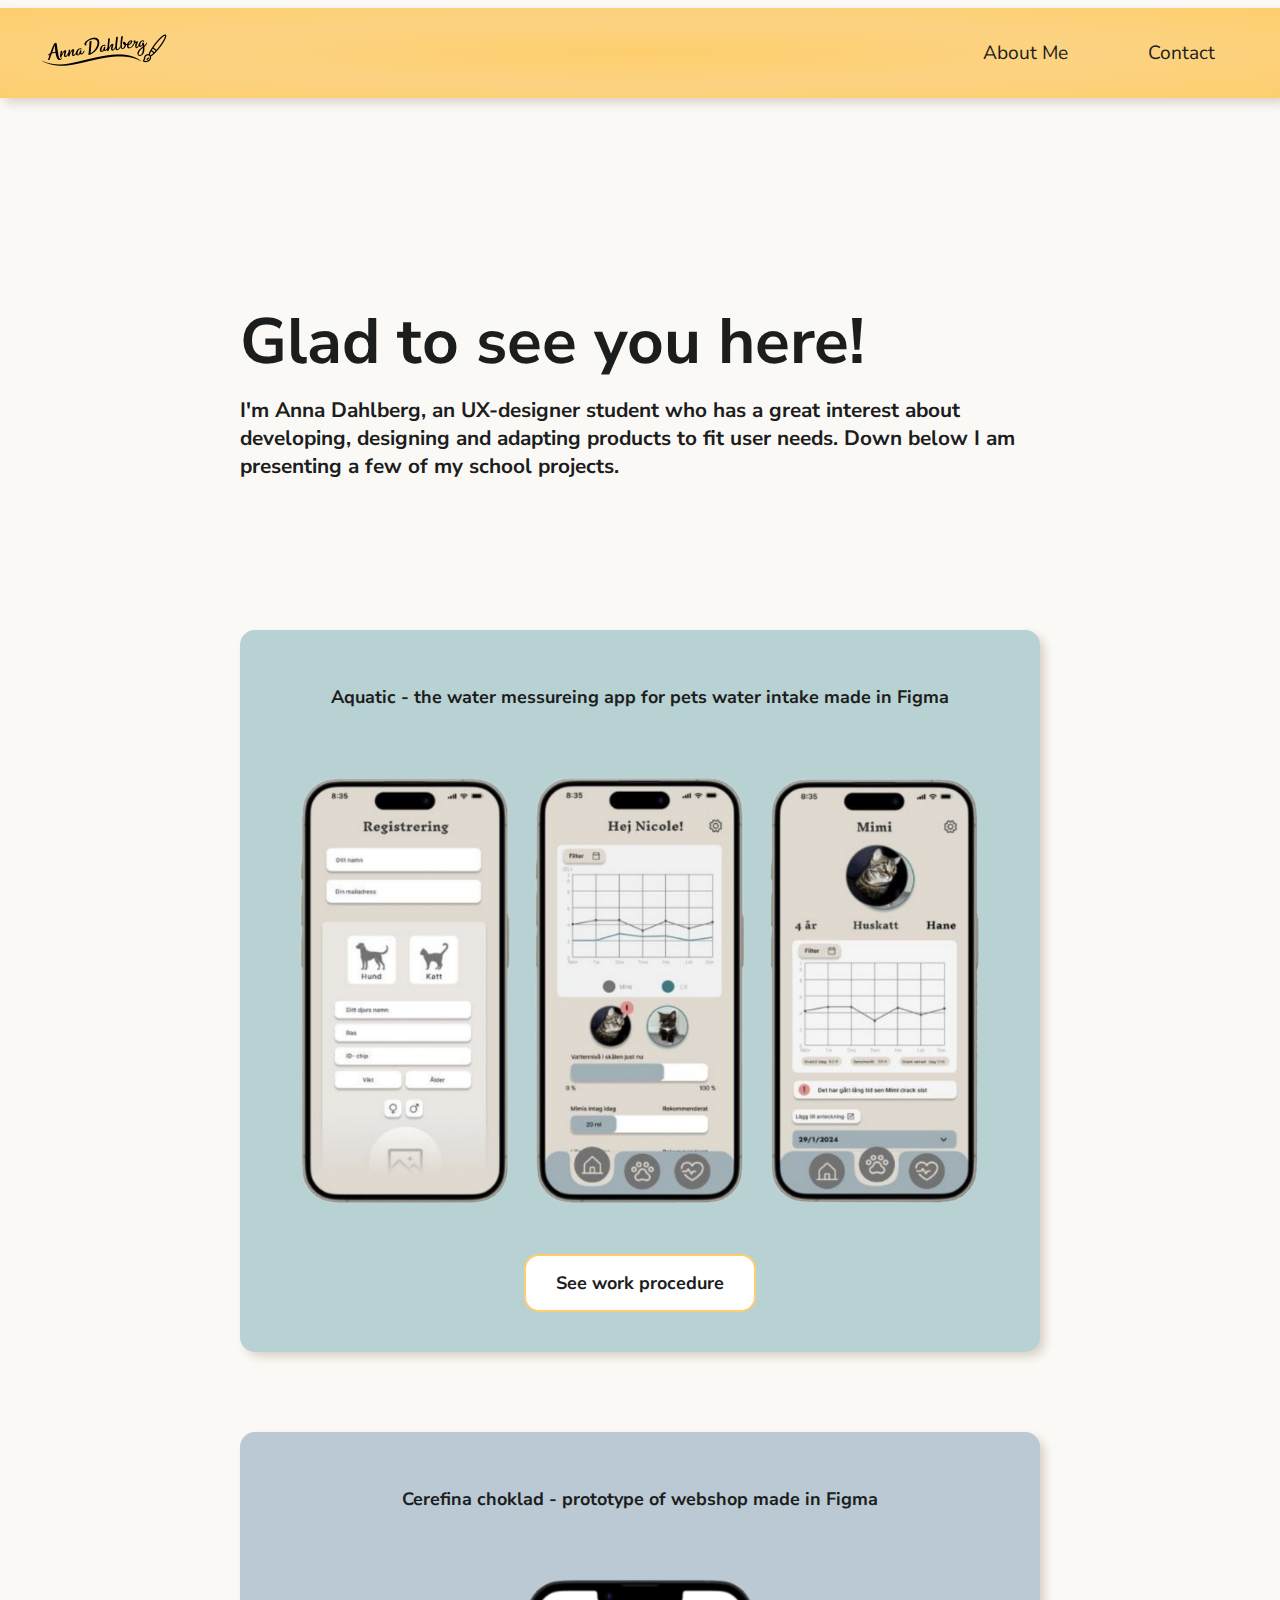
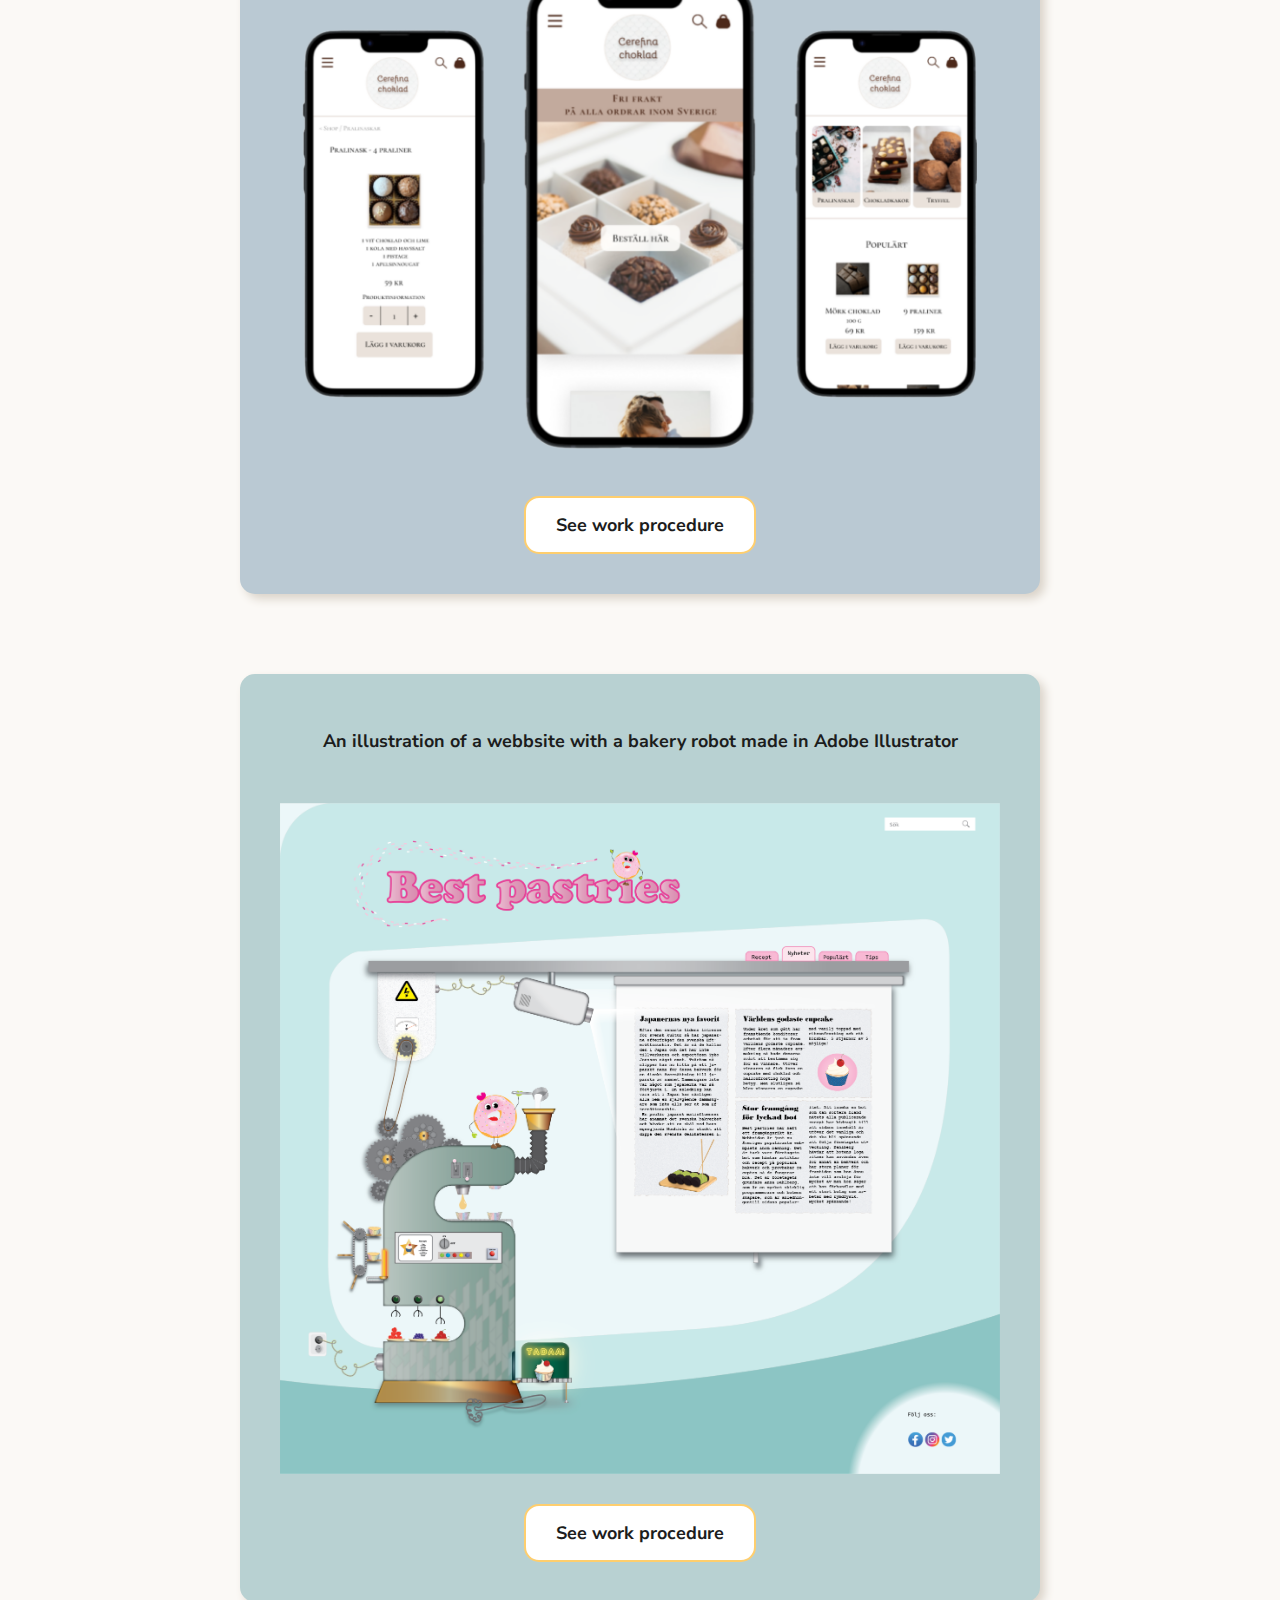
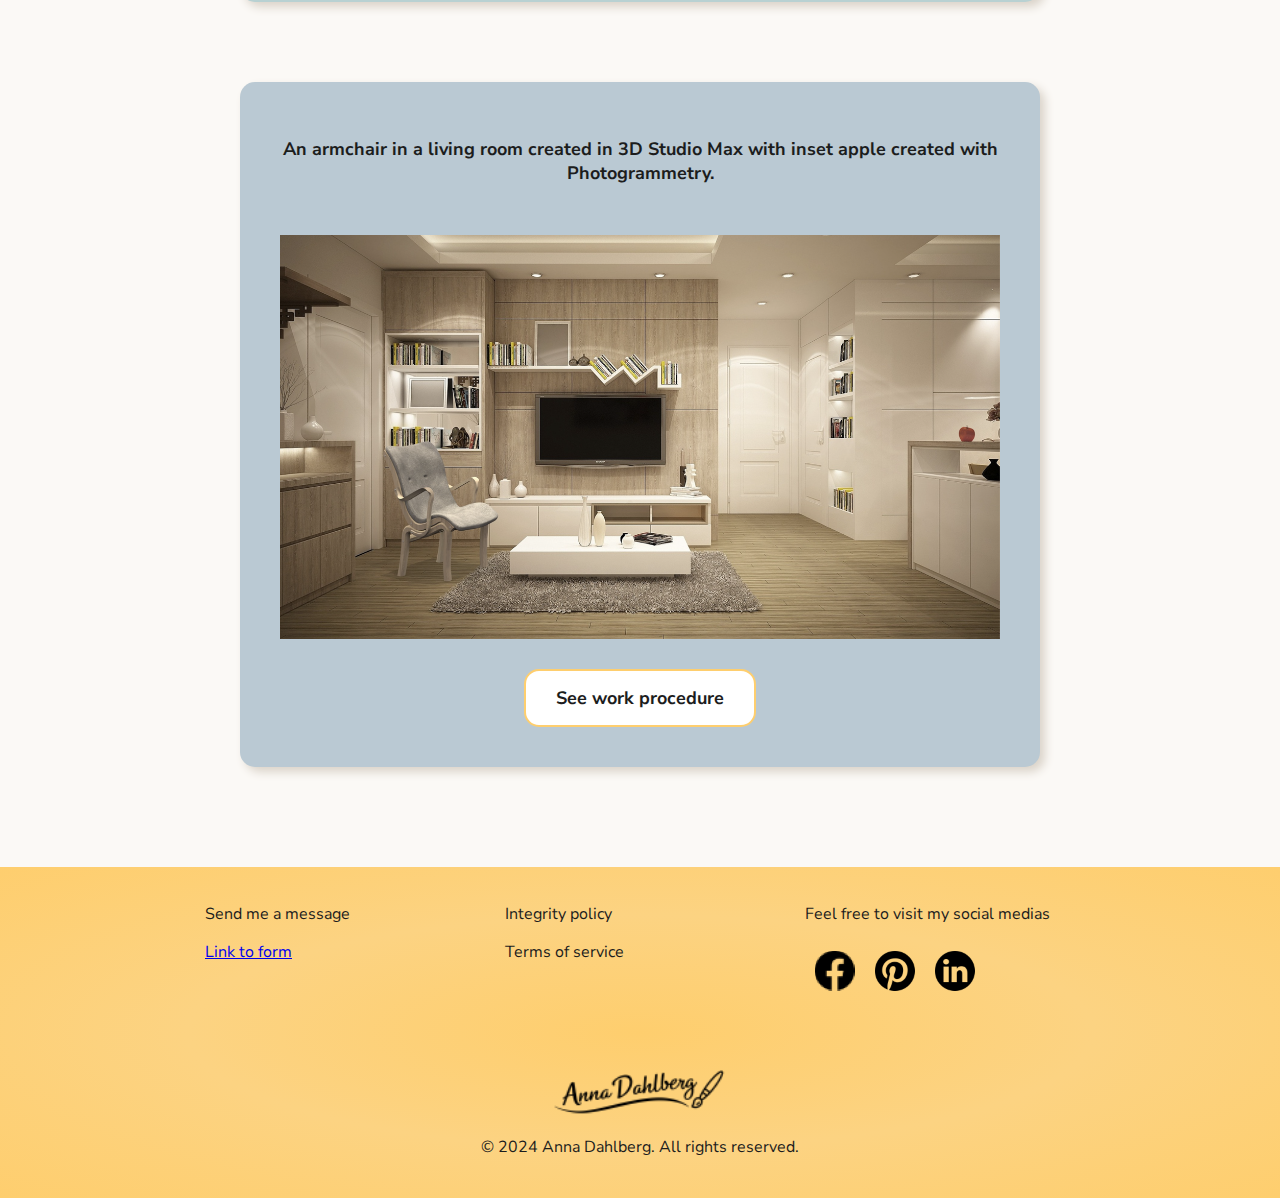
==== commit 6978cd35: "changes" ====
--- a/index.html
+++ b/index.html
@@ -32,7 +32,7 @@
     <div class="projectBlock">
         <div class="project1">
             <div>
-                <div><h2 class="h2project">Aquatic - the water messureing app for pets water intake med in Figma</h2>
+                <div><h2 class="h2project">Aquatic - the water messureing app for pets water intake made in Figma</h2>
                     <img src="/img/project1.png" alt="Three screenshots from the Aquatic app showing statistics and information about the pets of the user." class="bilderprojekt">
                 </div>
                 <div>
@@ -93,7 +93,7 @@
         <tr>
             <td class="cell">
                 <p>Send me a message</p>
-                <p>Link to form</p>
+                <p><a href="contact.html">Link to form</a></p>
             </td>
             <td class="cell">
                 <p>Integrity policy</p>
--- a/CSS/style.css
+++ b/CSS/style.css
@@ -455,6 +455,15 @@
 
 
 
+
+
+
+
+
+
+
+
+
 @media (max-width: 768px) {
 
   header {
@@ -603,4 +612,15 @@
     display: flex;
     justify-content: center;
   }
-}+}
+@media (max-width: 450px) {
+  #intro {
+    font-size: 1rem;
+    font-weight: 800;
+  }
+ 
+  #introtext {
+    margin-bottom: 70px;
+    font-size: 1rem;
+  }
+  }
